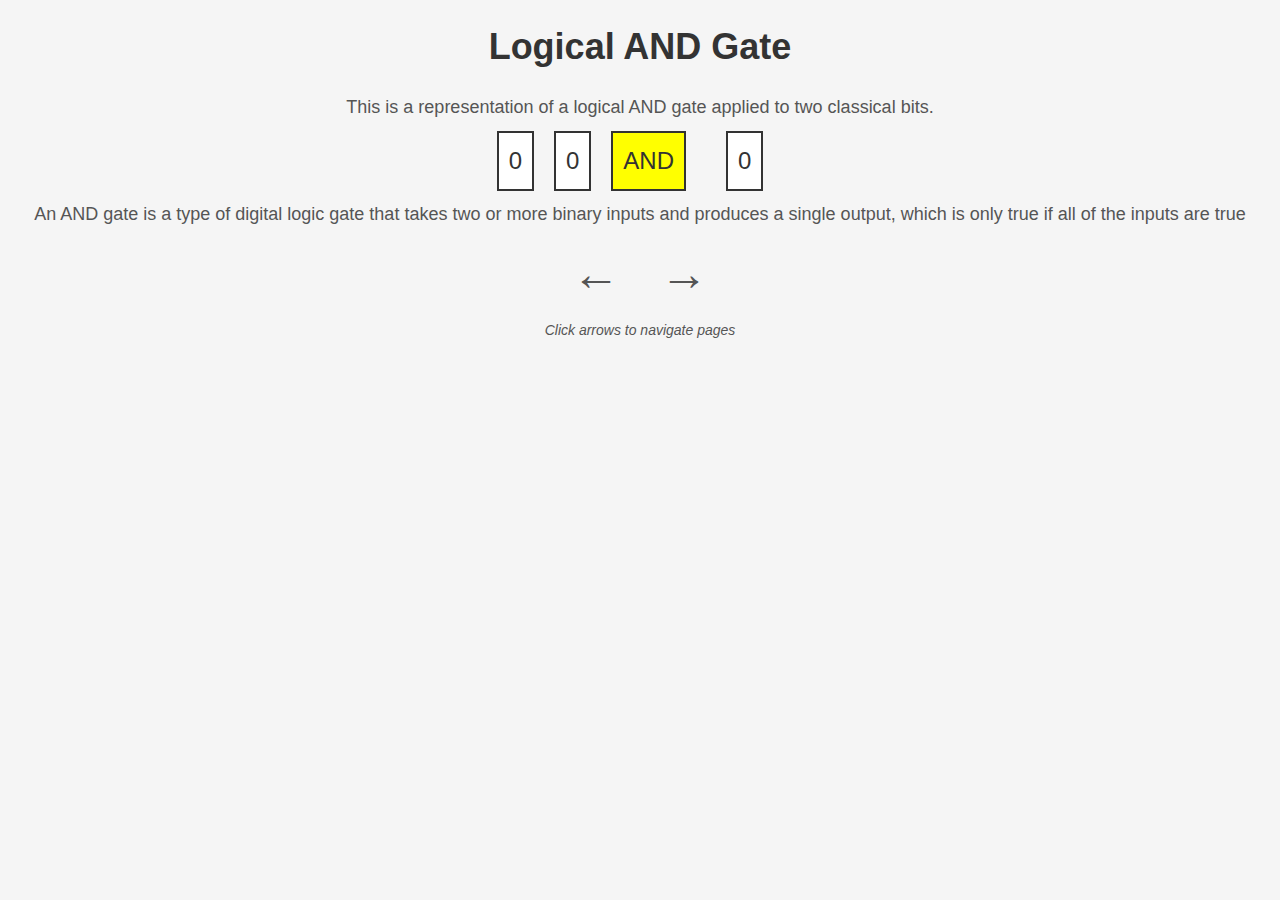
==== AND_gate.html @ be085223 "Add files via upload" ====
<!DOCTYPE html>
<html>
<head>
	<title>Logical AND Gate</title>
	<style>
		body {
			background-color: #f5f5f5;
			font-family: Arial, sans-serif;
			font-size: 18px;
			line-height: 1.5;
			margin: 0;
			padding: 0;
		}

		h1 {
			color: #333333;
			font-size: 36px;
			margin: 20px 0;
			text-align: center;
		}

		p {
			color: #555555;
			margin: 10px 0;
			text-align: center;

		}
		.container {
			display: flex;
			justify-content: center;
		}


		.bit {
			display: inline-block;
			padding: 10px;
			border: 2px solid #333333;
			font-size: 24px;
			cursor: pointer;
			background-color: #ffffff;
			color: #333333;
			transition: background-color 0.3s, color 0.3s;
			margin-right: 20px;
		}

		.bit.zero {
			background-color: #ffffff;
			color: #333333;
		}

		.bit.one {
			background-color: #333333;
			color: #ffffff;
		}

		.gate {
			display: inline-block;
			padding: 10px;
			border: 2px solid #333333;
			font-size: 24px;
			cursor: pointer;
			background-color: #ffff00;
			color: #333333;
			transition: background-color 0.3s, color 0.3s;
			margin-right: 20px;
		}

		.gate.and:hover {
			background-color: #ffcc00;
		}

		#result {
			display: inline-block;
			padding: 10px;
			border: 2px solid #333333;
			font-size: 24px;
			background-color: #ffffff;
			color: #333333;
			margin-left: 20px;
		}
		
		.arrow-container {
			display: flex;
			align-items: center;
			justify-content: center;
			width: 100%;
		}
			
		.arrow {
			font-size: 48px;
			color: #555555;
			text-decoration: none;
			transition: transform 0.3s;
			margin: 0 20px;
		}

		.arrow:hover {
			transform: translateY(5px);
		}

		.arrow.back {
			transform: rotate(180deg);
			margin-right: 0;
			margin-left: 20px;
		}

		.arrow-text {
			color: #555555;
			font-style: italic;
			font-size: 14px;
			margin-top: 10px;
			text-align: center;
		}

	</style>
</head>
<body>
	<h1>Logical AND Gate</h1>
	<p>	This is a representation of a logical AND gate applied to two classical bits.

	</p>
	<div class="container">
		<div class="bit zero" id="bit1" onclick="toggleBit('bit1')">0</div>
		<div class="bit zero" id="bit2" onclick="toggleBit('bit2')">0</div>
		<div class="gate and" onclick="applyGate()">AND</div>
		<div class="bit zero" id="result">0</div>
	</div>
	<p>
		An AND gate is a type of digital logic gate that takes two or more binary inputs and produces a single output, which is only true if all of the inputs are true

	</p>
	
	<script>
		function toggleBit(id) {
			var element = document.getElementById(id);
			if (element.classList.contains('zero')) {
				element.classList.remove('zero');
				element.classList.add('one');
				element.innerHTML = '1';
			} else {
				element.classList.remove('one');
				element.classList.add('zero');
				element.innerHTML = '0';
			}
		}

		function applyGate() {
			var bit1 = document.getElementById('bit1');
			var bit2 = document.getElementById('bit2');
			var result = document.getElementById('result');

			if (bit1.classList.contains('one') && bit2.classList.contains('one')) {
				result.classList.remove('zero');
				result.classList.add('one');
				result.innerHTML = '1';
			} else {
				result.classList.remove('one');
				result.classList.add('zero');
				result.innerHTML = '0';
			}
		}
		
	</script>
	<div class="arrow-container">
		<a href="classical_bits.html" class="arrow">&larr;</a>
		<a href="OR_gate.html" class="arrow">&rarr;</a>	
	</div>
	<p class="arrow-text">Click arrows to navigate pages</p>
	
	
</body>
</html>
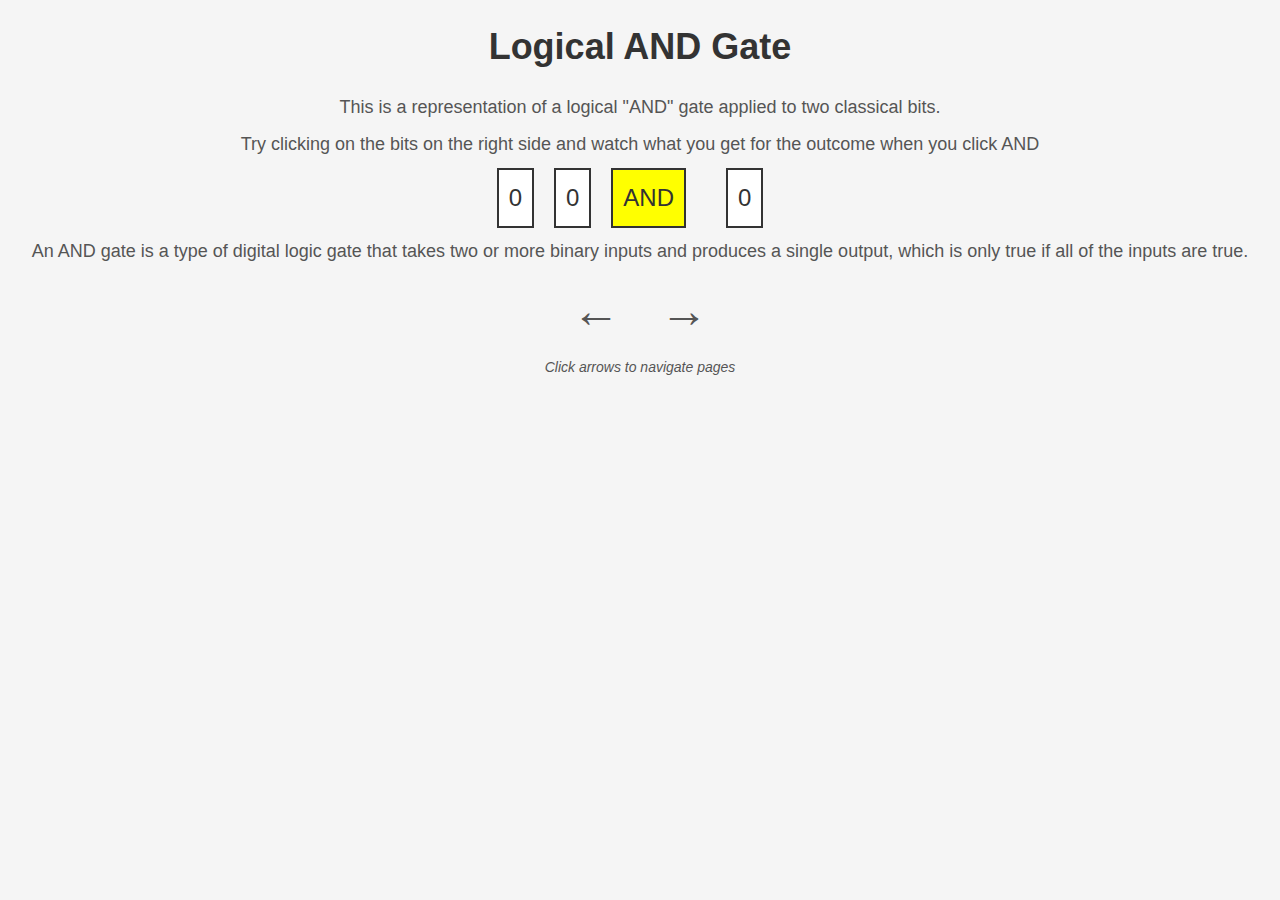
==== commit 104c0866: "Add files via upload" ====
--- a/AND_gate.html
+++ b/AND_gate.html
@@ -116,9 +116,10 @@
 </head>
 <body>
 	<h1>Logical AND Gate</h1>
-	<p>	This is a representation of a logical AND gate applied to two classical bits.
+	<p>	This is a representation of a logical "AND" gate applied to two classical bits.
+	</p>
 
-	</p>
+	<p> Try clicking on the bits on the right side and watch what you get for the outcome when you click AND</p>
 	<div class="container">
 		<div class="bit zero" id="bit1" onclick="toggleBit('bit1')">0</div>
 		<div class="bit zero" id="bit2" onclick="toggleBit('bit2')">0</div>
@@ -126,7 +127,8 @@
 		<div class="bit zero" id="result">0</div>
 	</div>
 	<p>
-		An AND gate is a type of digital logic gate that takes two or more binary inputs and produces a single output, which is only true if all of the inputs are true
+		An AND gate is a type of digital logic gate that takes two or more binary inputs 
+		and produces a single output, which is only true if all of the inputs are true.
 
 	</p>
 	
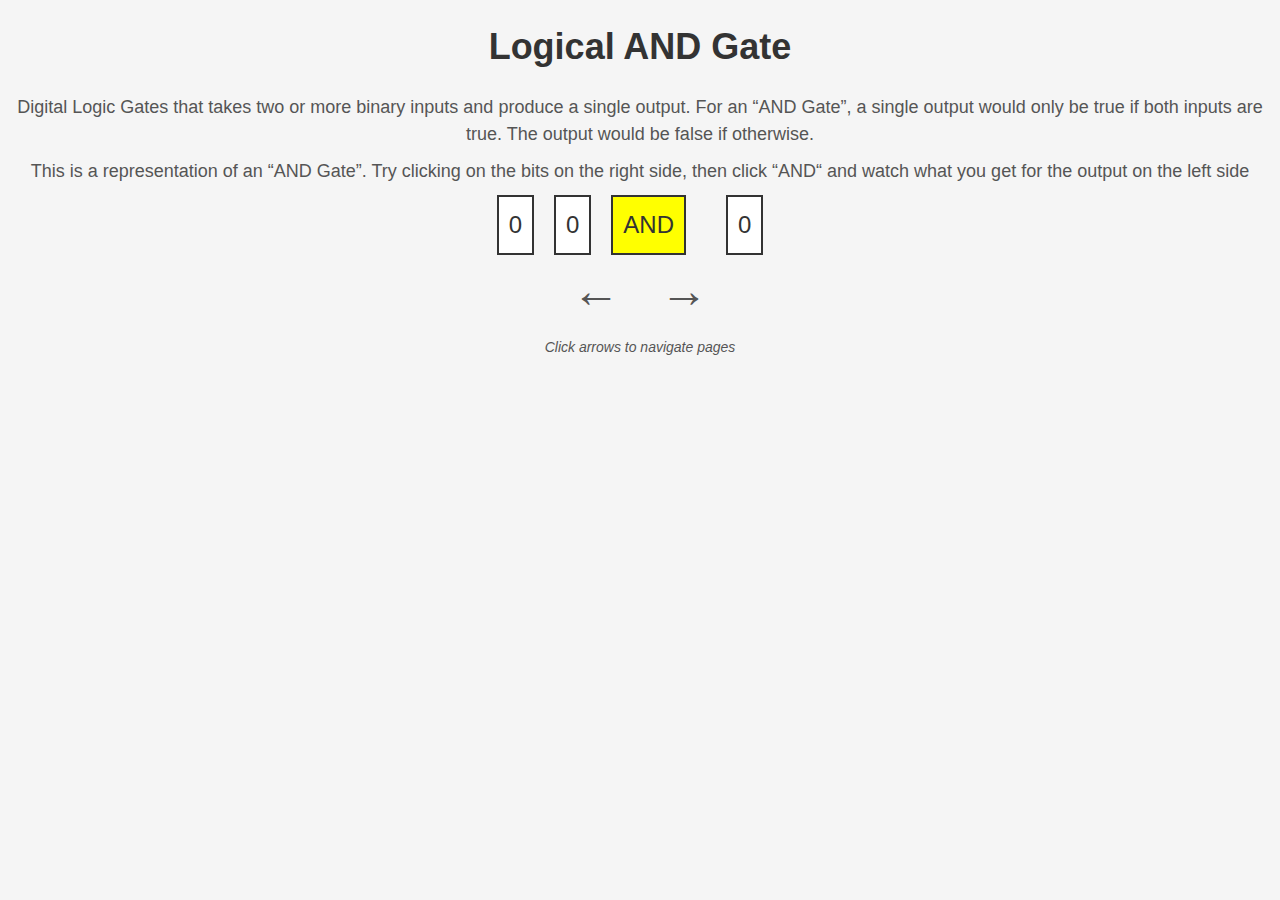
==== commit f66f2a24: "Update AND_gate.html" ====
--- a/AND_gate.html
+++ b/AND_gate.html
@@ -116,21 +116,16 @@
 </head>
 <body>
 	<h1>Logical AND Gate</h1>
-	<p>	This is a representation of a logical "AND" gate applied to two classical bits.
-	</p>
+	<p>Digital Logic Gates that takes two or more binary inputs and produce a single output. For an “AND Gate”, a single output would only be true if both inputs are true. The output would be false if otherwise.</p>
 
-	<p> Try clicking on the bits on the right side and watch what you get for the outcome when you click AND</p>
+	<p> This is a representation of an “AND Gate”. Try clicking on the bits on the right side, then click “AND“ and watch what you get for the output on the left side</p>
 	<div class="container">
 		<div class="bit zero" id="bit1" onclick="toggleBit('bit1')">0</div>
 		<div class="bit zero" id="bit2" onclick="toggleBit('bit2')">0</div>
 		<div class="gate and" onclick="applyGate()">AND</div>
 		<div class="bit zero" id="result">0</div>
 	</div>
-	<p>
-		An AND gate is a type of digital logic gate that takes two or more binary inputs 
-		and produces a single output, which is only true if all of the inputs are true.
 
-	</p>
 	
 	<script>
 		function toggleBit(id) {
@@ -164,7 +159,7 @@
 		
 	</script>
 	<div class="arrow-container">
-		<a href="classical_bits.html" class="arrow">&larr;</a>
+		<a href="index.html" class="arrow">&larr;</a>
 		<a href="OR_gate.html" class="arrow">&rarr;</a>	
 	</div>
 	<p class="arrow-text">Click arrows to navigate pages</p>
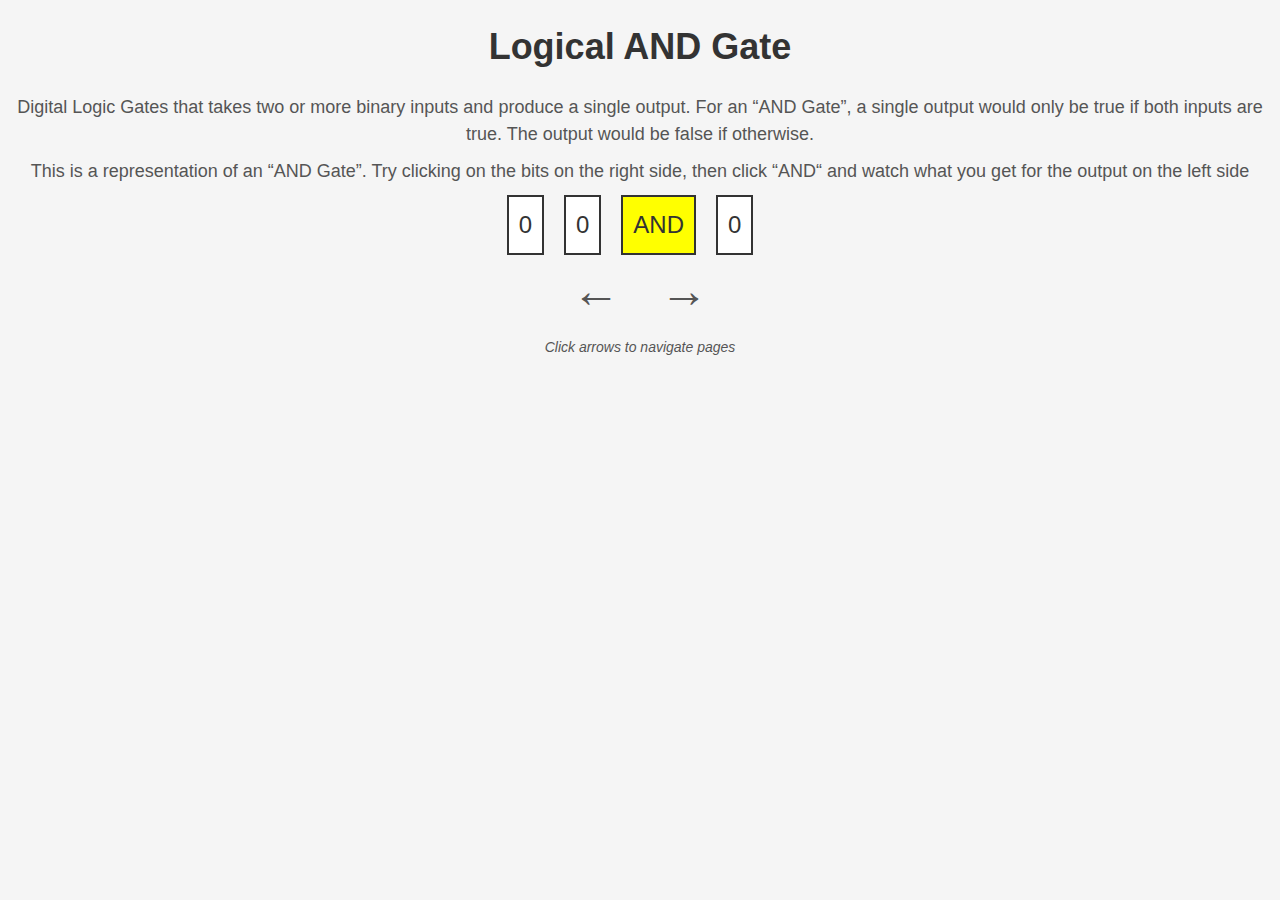
==== commit aa0204cb: "Update AND_gate.html" ====
--- a/AND_gate.html
+++ b/AND_gate.html
@@ -62,7 +62,6 @@
 			background-color: #ffff00;
 			color: #333333;
 			transition: background-color 0.3s, color 0.3s;
-			margin-right: 20px;
 		}
 
 		.gate.and:hover {
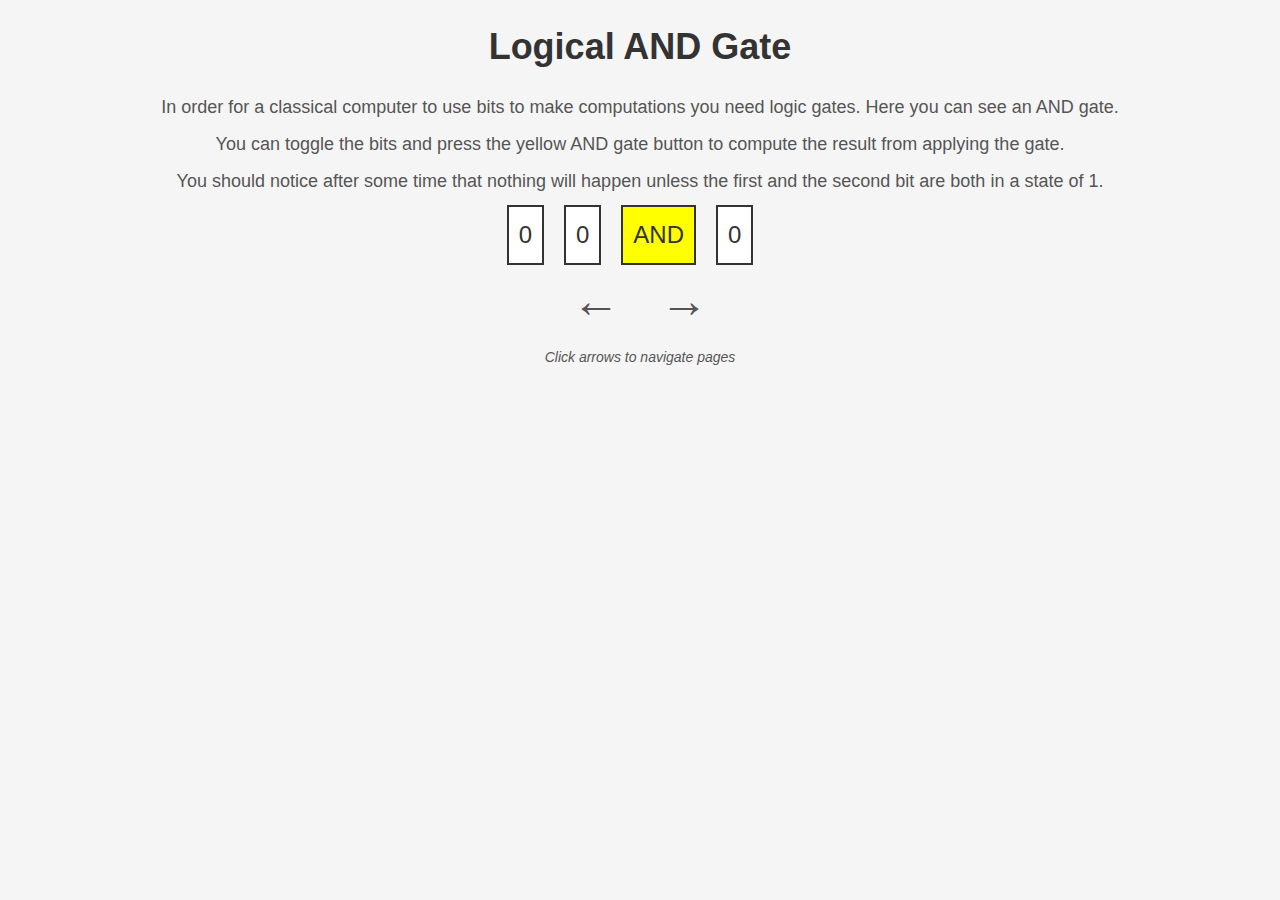
==== commit 7130e76e: "Update AND_gate.html" ====
--- a/AND_gate.html
+++ b/AND_gate.html
@@ -115,9 +115,10 @@
 </head>
 <body>
 	<h1>Logical AND Gate</h1>
-	<p>Digital Logic Gates that takes two or more binary inputs and produce a single output. For an “AND Gate”, a single output would only be true if both inputs are true. The output would be false if otherwise.</p>
-
-	<p> This is a representation of an “AND Gate”. Try clicking on the bits on the right side, then click “AND“ and watch what you get for the output on the left side</p>
+	<p>In order for a classical computer to use bits to make computations you need logic gates. Here you can see an AND gate.</p>
+	<p>You can toggle the bits and press the yellow AND gate button to compute the result from applying the gate.</p>
+	<p>You should notice after some time that nothing will happen unless the first and the second bit are both in a state of 1.</p>
+	
 	<div class="container">
 		<div class="bit zero" id="bit1" onclick="toggleBit('bit1')">0</div>
 		<div class="bit zero" id="bit2" onclick="toggleBit('bit2')">0</div>
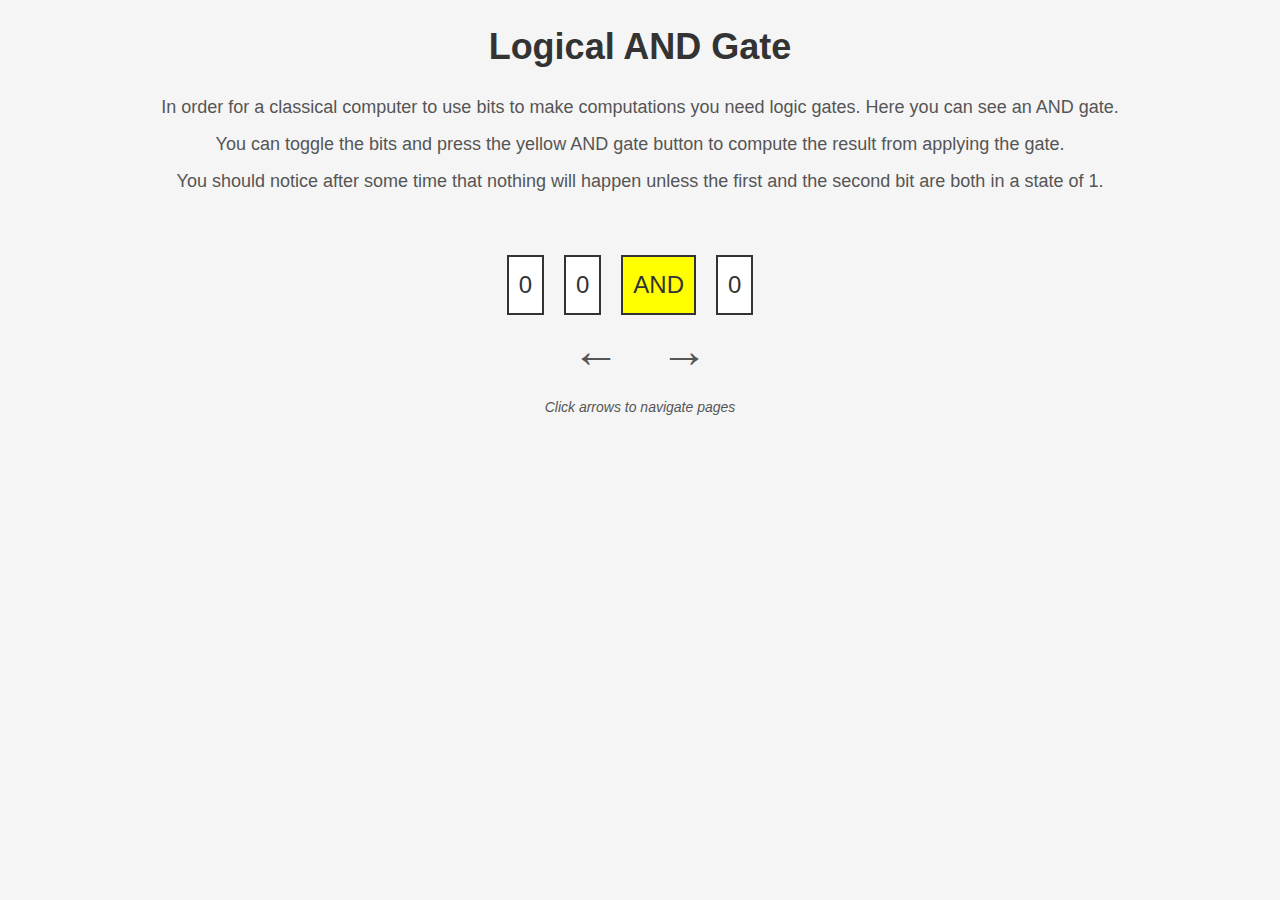
==== commit 5e7f4be5: "Update AND_gate.html" ====
--- a/AND_gate.html
+++ b/AND_gate.html
@@ -41,6 +41,7 @@
 			color: #333333;
 			transition: background-color 0.3s, color 0.3s;
 			margin-right: 20px;
+			margin-top: 50px;
 		}
 
 		.bit.zero {
@@ -49,8 +50,8 @@
 		}
 
 		.bit.one {
-			background-color: #333333;
-			color: #ffffff;
+			background-color: #ffffff;
+			color: #333333;
 		}
 
 		.gate {
@@ -62,6 +63,7 @@
 			background-color: #ffff00;
 			color: #333333;
 			transition: background-color 0.3s, color 0.3s;
+			margin-top: 50px;
 		}
 
 		.gate.and:hover {
@@ -159,7 +161,7 @@
 		
 	</script>
 	<div class="arrow-container">
-		<a href="index.html" class="arrow">&larr;</a>
+		<a href="classical.html" class="arrow">&larr;</a>
 		<a href="OR_gate.html" class="arrow">&rarr;</a>	
 	</div>
 	<p class="arrow-text">Click arrows to navigate pages</p>
